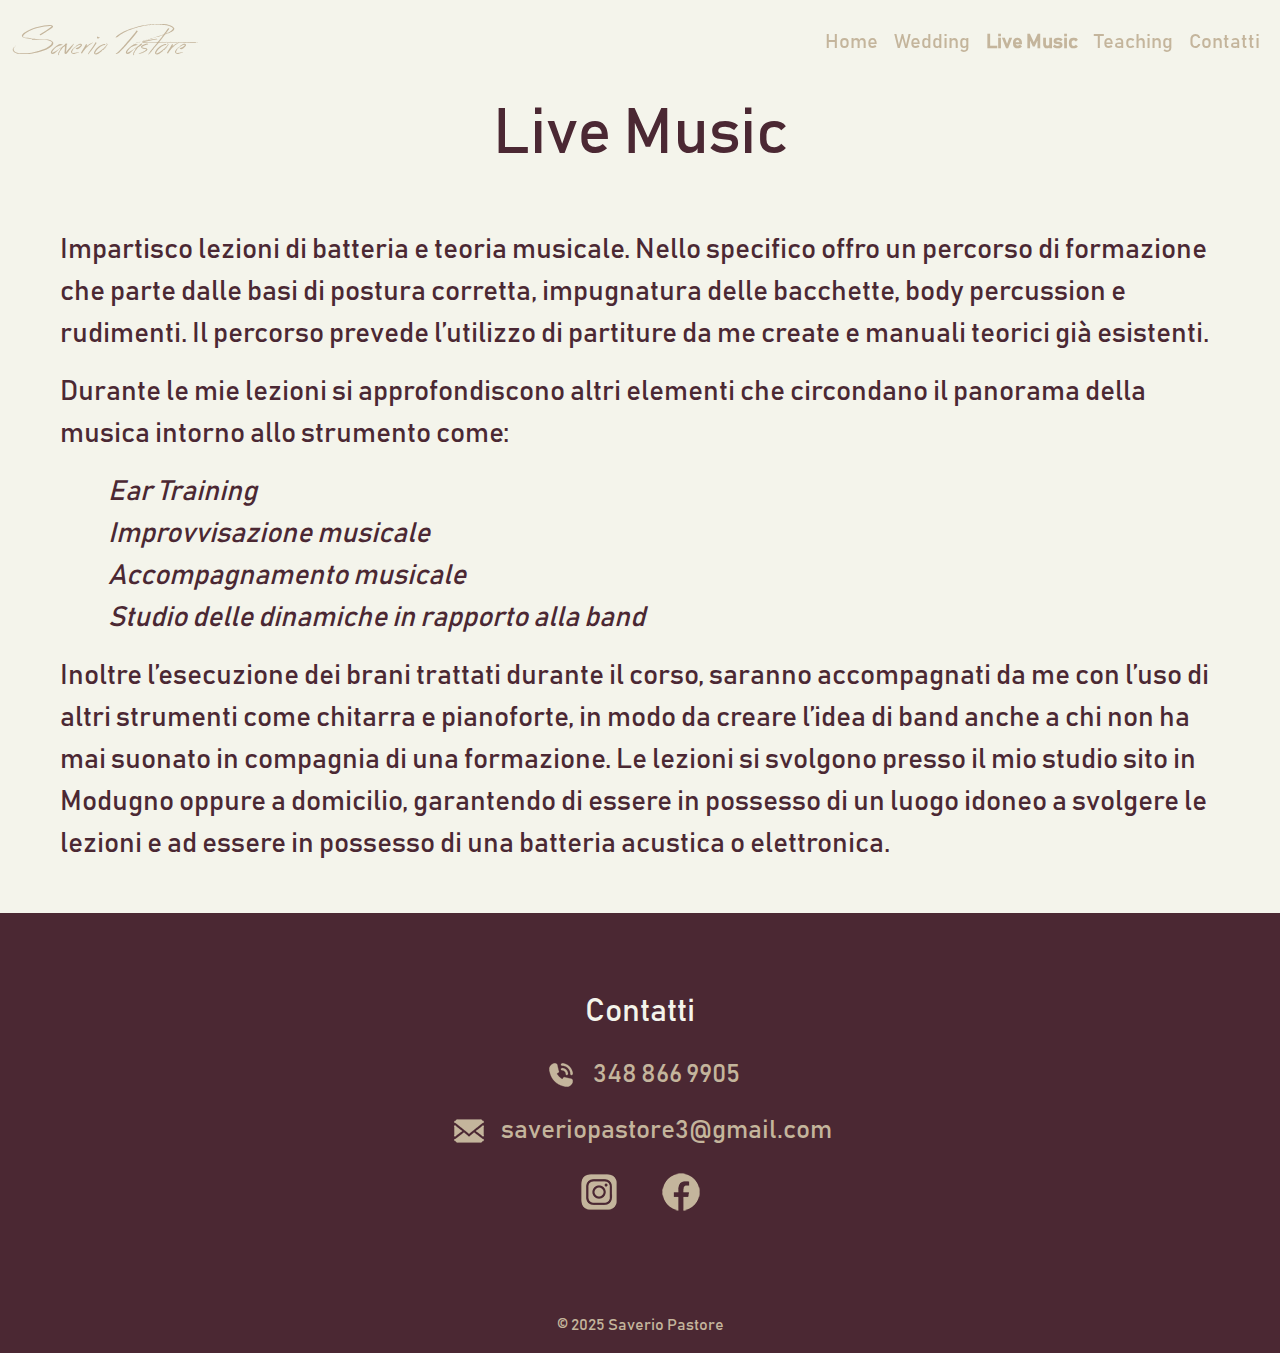
==== live_music.html @ 18c3b507 "aggiunte tutte le pagine e migliorata la navbar" ====
<!DOCTYPE html>
<html lang="it">
  <head>
    <meta charset="utf-8" />
    <meta name="viewport" content="width=device-width, initial-scale=1" />
    <title>Saverio Pastore</title>
    <!-- BOOTSTRAP CSS -->
    <link
      href="https://cdn.jsdelivr.net/npm/bootstrap@5.3.3/dist/css/bootstrap.min.css"
      rel="stylesheet"
      integrity="sha384-QWTKZyjpPEjISv5WaRU9OFeRpok6YctnYmDr5pNlyT2bRjXh0JMhjY6hW+ALEwIH"
      crossorigin="anonymous"
    />
    <!-- AOS CSS -->
    <link href="https://unpkg.com/aos@2.3.1/dist/aos.css" rel="stylesheet" />
    <!-- MY CSS -->
    <link rel="stylesheet" href="style.css" />
  </head>
  <body>
    <!-- NAVBAR -->
    <nav
      class="navbar navbar-expand-lg fixed-top transition nav-section-custom-2 mobile-opacity-2"
      id="navbar"
      data-bs-theme="dark"
    >
      <div class="container-fluid">
        <a
          class="navbar-brand title nav-section-custom-2 transition-short fs-1 p-0 mt-2"
          id="title"
          href="./index.html"
          >Saverio Pastore</a
        >
        <button
          class="navbar-toggler"
          type="button"
          data-bs-toggle="collapse"
          data-bs-target="#navbarSupportedContent"
          aria-controls="navbarSupportedContent"
          aria-expanded="false"
          aria-label="Toggle navigation"
        >
          <span class="navbar-toggler-icon" id="hamburger"></span>
        </button>
        <div class="collapse navbar-collapse" id="navbarSupportedContent">
          <ul class="navbar-nav ms-auto mb-2 mb-lg-0 fs-5 text-end">
            <li class="nav-item">
              <a
                class="nav-link nav-section-custom-2 transition-short"
                aria-current="page"
                href="./index.html"
                id="home"
                >Home</a
              >
            </li>
            <li class="nav-item">
              <a class="nav-link nav-section-custom-2 transition-short" href="./wedding.html" id="wedding">Wedding</a>
            </li>
            <li class="nav-item">
              <a class="nav-link nav-section-custom-2 transition-short active-custom" href="#" id="liveMusic">Live Music</a>
            </li>
            <li class="nav-item">
              <a class="nav-link nav-section-custom-2 transition-short" href="./teaching.html" id="teaching">Teaching</a>
            </li>
            <li class="nav-item">
              <a class="nav-link nav-section-custom-2 transition-short" href="#contatti_" id="contatti">Contatti</a>
            </li>
          </ul>
        </div>
      </div>
    </nav>
    <!-- FINE NAVBAR -->

    <main>
      <!-- LIVE MUSIC -->
      <section class="container-fluid section-white-custom padding-top">
        <h1 class="text-center section-title">Live Music</h1>
        <p class="px-5 pt-5 section-paragraph">Impartisco lezioni di <strong class="fw-normal">batteria</strong> e teoria musicale.
                Nello specifico offro un percorso di formazione che parte dalle basi di postura corretta, impugnatura delle bacchette, body percussion e rudimenti.
                Il percorso prevede l’utilizzo di partiture da me create e manuali teorici già esistenti.</p>
        <p class="px-5 section-paragraph">Durante le mie lezioni si approfondiscono altri elementi che circondano il panorama della musica intorno allo strumento come:</p>
        <ul class="list-custom px-5 ms-lg-5 section-paragraph">
          <li><em>Ear Training</em></li>
          <li><em>Improvvisazione musicale</em></li>
          <li><em>Accompagnamento musicale</em></li>
          <li><em>Studio delle dinamiche in rapporto alla band</em></li>
        </ul>
        <p class="px-5 pb-5 section-paragraph">Inoltre l’esecuzione dei brani trattati durante il corso, saranno accompagnati da me con l’uso di altri strumenti come chitarra e pianoforte, in modo da creare l’idea di band anche a chi non ha mai suonato in compagnia di una formazione.
                Le lezioni si svolgono presso il mio studio sito in Modugno oppure a domicilio, garantendo di essere in possesso di un luogo idoneo a svolgere le lezioni e ad essere in possesso di una batteria acustica o elettronica.</p>
      </section>
      <!-- FINE TEACHING -->
    </main>

    <!-- FOOTER -->
    <footer class="container-fluid">
        <div class="row p-5 text-md-center justify-content-evenly"  id="contatti_">
          <h3 class="title-footer p-3 fs-2">Contatti</h3>
          <p class="p-contatti-footer">
            <img
              src="./media/phone.png"
              alt="logo telefono"
              class="logo-footer"
            />
            <a href="tel:3488669905" class="contatti-footer transition-short ms-2"
              >348 866 9905</a
            >
          </p>
          <p class="p-contatti-footer">
            <img src="./media/mail.png" alt="logo mail" class="logo-footer" />
            <a
              href="mailto:saveriopastore3@gmail.com"
              class="contatti-footer transition-short ms-2"
              >saveriopastore3@gmail.com</a
            >
          </p>
          <div class="col-12 d-flex justify-content-center">
            <a
              href="https://www.instagram.com/saveriopastore_?igsh=NGF2MHB6b3NyZGtm"
              target="_blank"
              ><img
                src="./media/instagram.png"
                alt="logo instagram"
                class="logo-social transition-short px-3"
            /></a>
            <a href="https://www.facebook.com/share/15gto9cTBA/" target="_blank"
              ><img
                src="./media/facebook.png"
                alt="logo facebook"
                class="logo-social transition-short px-3"
            /></a>
          </div>
        </div>
  
        <div class="row text-center mt-5">
          <p class="copyright-color">© 2025 Saverio Pastore</p>
        </div>
      </footer>
      <!-- FINE FOOTER -->
      
          <!-- BOOTSTRAP JS -->
          <script
            src="https://cdn.jsdelivr.net/npm/bootstrap@5.3.3/dist/js/bootstrap.bundle.min.js"
            integrity="sha384-YvpcrYf0tY3lHB60NNkmXc5s9fDVZLESaAA55NDzOxhy9GkcIdslK1eN7N6jIeHz"
            crossorigin="anonymous"
          ></script>
          <!-- AOS JS -->
          <script src="https://unpkg.com/aos@2.3.1/dist/aos.js"></script>
          <script>
            AOS.init();
          </script>
          <!-- MY JS -->
          <script src="main.js"></script>
        </body>
      </html>      
  </body>
</html>
---- style.css ----
:root {
  --color-primary: #4b2833;
  --color-primary-transparent: #4b2833c0;
  --color-primary-transparent2: #4b283323;
  --color-secondary: #f4f4eb;
  --color-accent: #c4b59c;
  --color-accent-transparent: #c4b59cc0;
}

@font-face {
  font-family: "Across the Road";
  src: url("assets/fonts/Across_the_Road.woff2") format("woff2");
  font-weight: normal;
  font-style: normal;
}

@font-face {
  font-family: "Bahnschrift";
  src: url("assets/fonts/Bahnschrift.woff2") format("woff2");
  font-weight: normal;
  font-style: normal;
}

* {
  font-family: "Bahnschrift", sans-serif;
}

body {
  background-color: var(--color-primary);
  color: var(--color-secondary);
}

.transition {
  transition: 1.5s;
}

.transition-short {
  transition: 0.5s;
}

/* NAVBAR */
.nav-scrolled {
  margin: 5vh 10vw;
  border: 2px solid var(--color-accent);
  border-radius: 20px;
  backdrop-filter: blur(7px);
  background-color: var(--color-primary-transparent);
}

.nav-scrolled-2 {
  margin: 5vh 10vw;
  border: 2px solid var(--color-accent);
  border-radius: 20px;
  backdrop-filter: blur(7px);
  background-color: var(--color-primary-transparent2);
}

.title {
  font-family: "Across the Road";
  color: var(--color-accent);
  transition: color 0.5s ease-in-out;
}

.title-home:hover {
  color: var(--color-secondary);
  transition: color 0.5s ease-in-out;
}

.hidden-visibility {
  opacity: 0;
  visibility: hidden;
  transition: opacity 0.5s ease-in-out, visibility 0s linear 0.5s;
}

.visible-visibility {
  opacity: 1;
  visibility: visible;
  transition: opacity 0.5s ease-in-out;
}

.nav-item-color {
  color: var(--color-accent) !important;
}

.active-custom {
  font-weight: bold;
}

.nav-item-color:hover {
  color: var(--color-secondary) !important;
}

.nav-section-custom {
  color: var(--color-primary);
}

.nav-section-custom-2 {
  color: var(--color-accent);
}

.nav-section-custom:hover {
  color: var(--color-accent);
}

.nav-section-custom-2:visited {
  color: var(--color-primary);
}

.nav-section-custom-2:hover {
  color: var(--color-accent);
}

/* HEADER */
.title-header {
  font-family: "Across the Road";
  color: var(--color-accent);
  font-size: 12.5rem;
}

.logo-custom {
  width: 9rem;
}

.scale-transition:hover {
  transform: scale(0.9);
}

.contatti-colore {
  color: var(--color-accent);
}

.title-logo {
  color: var(--color-accent);
}

/* CV */
.section-white-custom {
  background-color: var(--color-secondary);
  color: var(--color-primary);
  min-height: 100vh;
}

.section-title {
  font-size: 4rem;
  text-align: center;
}

.section-paragraph {
  font-size: 1.75rem;
}

/* TEACHING */
.padding-top {
  padding-top: 6rem;
}

.list-custom {
  list-style: none;
}

/* FOOTER */
.title-footer {
  color: var(--color-secondary);
}
.contatti-footer {
  text-decoration: none;
  color: var(--color-accent);
}

.contatti-footer:hover {
  text-decoration: none;
  color: var(--color-secondary);
}

.p-contatti-footer {
  font-size: 1.6rem;
}

.logo-social:hover {
  transform: scale(0.9);
}

.copyright-color {
  color: var(--color-accent);
}

@media screen and (max-width: 992px) {
  /* NAVBAR */
  .nav-scrolled {
    margin: 0vh 0vw;
    border: 0px solid var(--color-accent);
    border-radius: 0px;
    backdrop-filter: blur(7px);
    background-color: var(--color-primary-transparent);
  }

  .mobile-opacity {
    backdrop-filter: blur(7px);
    background-color: var(--color-primary-transparent);
  }

  .mobile-opacity-2 {
    backdrop-filter: blur(7px);
    background-color: var(--color-primary-transparent2);
  }

  /* HEADER */
  .title-header {
    font-size: 3rem;
  }

  .logo-custom {
    width: 3rem;
  }

  .title-logo {
    font-size: 9px;
    width: 100px;
  }

  /* CV */
  .section-title {
    font-size: 1.6rem;
    text-align: start;
  }

  .section-paragraph {
    font-size: 1rem;
  }

  /* FOOTER */
  .logo-footer {
    width: 30px;
  }

  .p-contatti-footer {
    font-size: 1rem;
  }
}
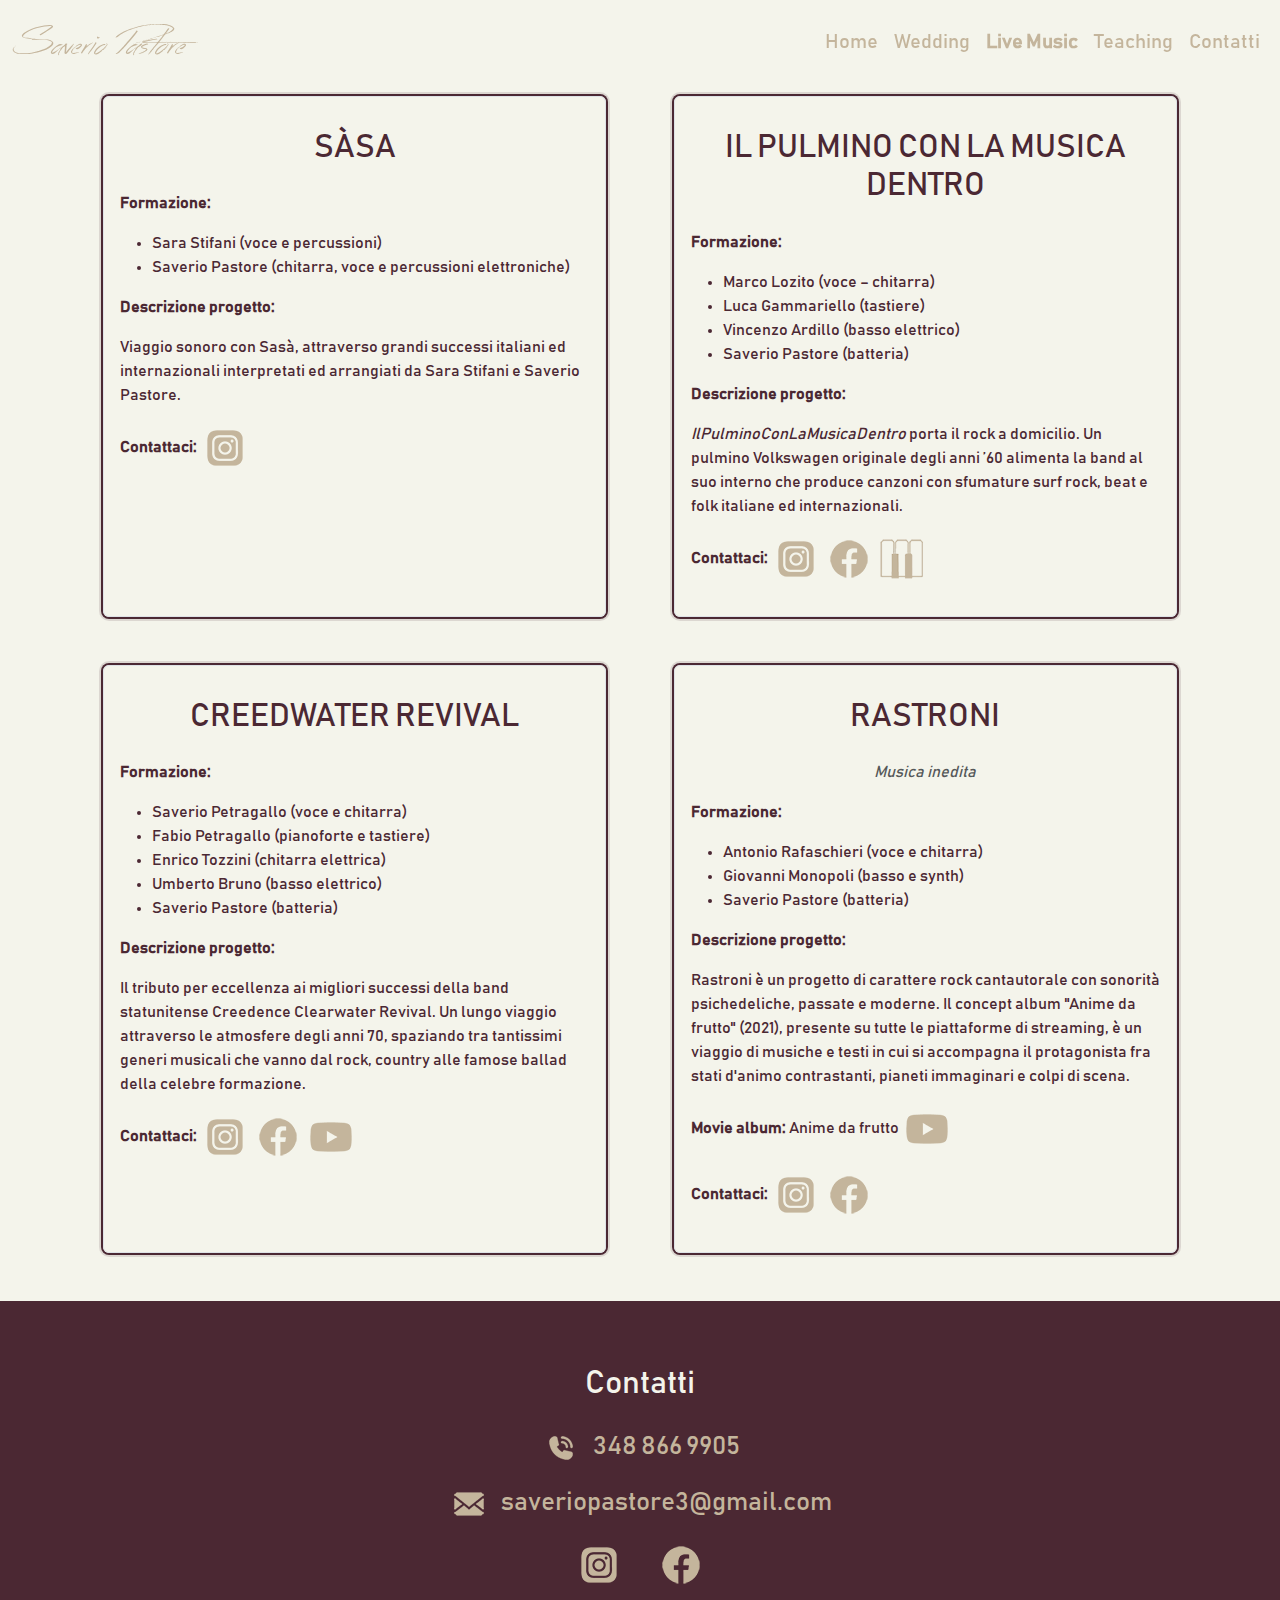
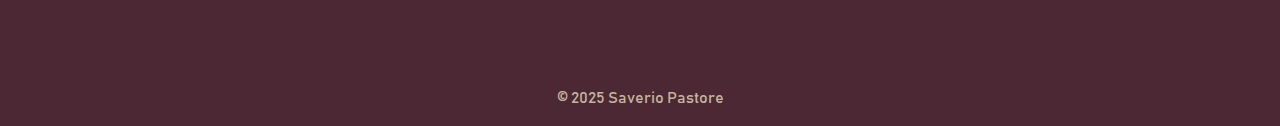
==== commit aba75da5: "modifiche effettuate col cliente" ====
--- a/live_music.html
+++ b/live_music.html
@@ -21,7 +21,6 @@
     <nav
       class="navbar navbar-expand-lg fixed-top transition nav-section-custom-2 mobile-opacity-2"
       id="navbar"
-      data-bs-theme="dark"
     >
       <div class="container-fluid">
         <a
@@ -72,26 +71,122 @@
 
     <main>
       <!-- LIVE MUSIC -->
-      <section class="container-fluid section-white-custom padding-top">
-        <h1 class="text-center section-title">Live Music</h1>
-        <p class="px-5 pt-5 section-paragraph">Impartisco lezioni di <strong class="fw-normal">batteria</strong> e teoria musicale.
-                Nello specifico offro un percorso di formazione che parte dalle basi di postura corretta, impugnatura delle bacchette, body percussion e rudimenti.
-                Il percorso prevede l’utilizzo di partiture da me create e manuali teorici già esistenti.</p>
-        <p class="px-5 section-paragraph">Durante le mie lezioni si approfondiscono altri elementi che circondano il panorama della musica intorno allo strumento come:</p>
-        <ul class="list-custom px-5 ms-lg-5 section-paragraph">
-          <li><em>Ear Training</em></li>
-          <li><em>Improvvisazione musicale</em></li>
-          <li><em>Accompagnamento musicale</em></li>
-          <li><em>Studio delle dinamiche in rapporto alla band</em></li>
-        </ul>
-        <p class="px-5 pb-5 section-paragraph">Inoltre l’esecuzione dei brani trattati durante il corso, saranno accompagnati da me con l’uso di altri strumenti come chitarra e pianoforte, in modo da creare l’idea di band anche a chi non ha mai suonato in compagnia di una formazione.
-                Le lezioni si svolgono presso il mio studio sito in Modugno oppure a domicilio, garantendo di essere in possesso di un luogo idoneo a svolgere le lezioni e ad essere in possesso di una batteria acustica o elettronica.</p>
+      <section class="container-fluid section-white-custom padding-top p-5 bg-2">
+
+        <div class="row justify-content-evenly">
+          <div class="col-12 col-md-5 mt-5 border rounded shadow-custom p-3">
+            <h2 class="py-3 text-center">SÀSA</h2>
+            <p class="fw-bold">Formazione:</p>
+            <ul>
+              <li>Sara Stifani (voce e percussioni)</li>
+              <li>Saverio Pastore (chitarra, voce e percussioni elettroniche)</li>
+            </ul>
+    
+    
+            <p class="fw-bold">Descrizione progetto:</p>
+            <p>Viaggio sonoro con Sasà, attraverso grandi successi italiani ed internazionali interpretati ed arrangiati da Sara Stifani e Saverio Pastore.</p>
+            <p class="fw-bold">Contattaci: <a href="https://www.instagram.com/eventi_sasa/"><img src="./media/instagram.png" alt=""></a></p>
+          </div>
+  
+          <div  class="col-12 col-md-5 mt-5 border rounded shadow-custom p-3">
+           
+            <h2 class="py-3 text-center">IL PULMINO CON LA MUSICA DENTRO</h2>
+            <p class="fw-bold">Formazione:</p>
+            <ul>
+              <li>Marco Lozito (voce – chitarra)</li>
+              <li>Luca Gammariello (tastiere)</li>
+              <li>Vincenzo Ardillo (basso elettrico)</li>
+              <li>Saverio Pastore (batteria)</li>
+            </ul>
+    
+            <p class="fw-bold">Descrizione progetto:</p>
+            <p><span class="fst-italic">IlPulminoConLaMusicaDentro</span> porta il rock a domicilio. Un pulmino Volkswagen originale degli anni ’60 alimenta la band al suo interno che produce canzoni con sfumature surf rock, beat e folk italiane ed internazionali.</p>
+            <p class="fw-bold">
+              Contattaci: 
+              <a href="https://www.instagram.com/eventi_sasa/" class="text-decoration-none">
+                <img src="./media/instagram.png" alt="">
+              </a>
+              <a href="https://www.facebook.com/Il-Pulmino-Con-La-Musica-Dentro-1755233244579751/"  class="text-decoration-none">
+                <img src="./media/facebook.png" alt="">
+              </a>
+              <a href="https://www.musiqua.it/band/il-pulmino-con-la-musica-dentro-8537" class="text-decoration-none">
+                <img src="./media/musiqua.png" alt="">
+              </a>
+            </p>
+          </div>
+  
+          <div  class="col-12 col-md-5 mt-5 border rounded shadow-custom p-3">
+           
+            <h2 class="py-3 text-center">CREEDWATER REVIVAL</h2>
+            <p class="fw-bold">Formazione:</p>
+            <ul>
+              <li>Saverio Petragallo (voce e chitarra)</li>
+              <li>Fabio Petragallo (pianoforte e tastiere)</li>
+              <li>Enrico Tozzini (chitarra elettrica)</li>
+              <li>Umberto Bruno (basso elettrico)</li>
+              <li>Saverio Pastore (batteria)</li>
+            </ul>
+    
+            <p class="fw-bold">Descrizione progetto:</p>
+            <p>Il tributo per eccellenza ai migliori successi della band statunitense Creedence Clearwater Revival. Un lungo viaggio attraverso le atmosfere degli anni 70, spaziando tra tantissimi generi musicali che vanno dal rock, country alle famose ballad della celebre formazione.</p>
+            <p class="fw-bold">
+              Contattaci: 
+              <a href="https://www.instagram.com/creedwater_ccr_tribute/" class="text-decoration-none">
+                <img src="./media/instagram.png" alt="">
+              </a>
+              <a href="https://www.facebook.com/creedwater"  class="text-decoration-none">
+                <img src="./media/facebook.png" alt="">
+              </a>
+              <a href="https://www.youtube.com/watch?v=I2hYOklZsxY" class="text-decoration-none">
+                <img src="./media/youtube.png" alt="">
+              </a>
+            </p>
+          </div>
+  
+          <div  class="col-12 col-md-5 mt-5 border rounded shadow-custom p-3">
+           
+            <h2 class="py-3 text-center">RASTRONI</h2>
+            <p class="text-muted fst-italic text-center">Musica inedita</p>
+            <p class="fw-bold">Formazione:</p>
+            <ul>
+              <li>Antonio Rafaschieri (voce e chitarra)</li>
+              <li>Giovanni Monopoli (basso e synth)</li>
+              <li>Saverio Pastore (batteria)</li>
+            </ul>
+    
+            <p class="fw-bold">Descrizione progetto:</p>
+            <p>Rastroni è un progetto di carattere rock cantautorale con sonorità psichedeliche, passate e moderne. Il concept album "Anime da frutto" (2021), presente su tutte le piattaforme di streaming, è un viaggio di musiche e testi in cui si accompagna il protagonista fra stati d'animo contrastanti, pianeti immaginari e colpi di scena.</p>
+            <p class="fw-bold">
+              Movie album: <span class="fw-normal">Anime da frutto</span>
+              <a href="https://youtu.be/j48Y5cMAwQk?si=qJCjJI-zjoODrz6" class="text-decoration-none">
+                <img src="./media/youtube.png" alt="">
+              </a>
+            </p>
+            <p class="fw-bold">
+              Contattaci: 
+              <a href="https://www.instagram.com/_rastroni/" class="text-decoration-none">
+                <img src="./media/instagram.png" alt="">
+              </a>
+              <a href="https://www.facebook.com/share/168UsAiNtj/"  class="text-decoration-none">
+                <img src="./media/facebook.png" alt="">
+              </a>
+            </p>
+          </div>
+        </div>
+
+        
+
+        
+
+
+        
       </section>
-      <!-- FINE TEACHING -->
+      
+      <!-- FINE LIVE MUSIC -->
     </main>
 
     <!-- FOOTER -->
-    <footer class="container-fluid">
+    <footer class="container-fluid bg-1">
         <div class="row p-5 text-md-center justify-content-evenly"  id="contatti_">
           <h3 class="title-footer p-3 fs-2">Contatti</h3>
           <p class="p-contatti-footer">
--- a/style.css
+++ b/style.css
@@ -26,8 +26,32 @@
 }
 
 body {
+  background-color: var(--color-secondary);
+  color: var(--color-secondary);
+}
+
+.bg-1 {
   background-color: var(--color-primary);
-  color: var(--color-secondary);
+}
+
+.bg-2 {
+  background-color: var(--color-secondary);
+}
+
+.bg-3 {
+  background-color: var(--color-accent);
+}
+
+.text-color-1 {
+  color: var(--color-primary);
+}
+
+.text-color-2 {
+  color: var(--color-secondary);
+}
+
+.text-color-3 {
+  color: var(--color-accent);
 }
 
 .transition {
@@ -114,11 +138,11 @@
 .title-header {
   font-family: "Across the Road";
   color: var(--color-accent);
-  font-size: 12.5rem;
+  font-size: 8rem;
 }
 
 .logo-custom {
-  width: 9rem;
+  width: 7rem;
 }
 
 .scale-transition:hover {
@@ -131,6 +155,7 @@
 
 .title-logo {
   color: var(--color-accent);
+  font-size: 1rem;
 }
 
 /* CV */
@@ -149,6 +174,11 @@
   font-size: 1.75rem;
 }
 
+/* WEDDING */
+.marks-video {
+  width: 80%;
+}
+
 /* TEACHING */
 .padding-top {
   padding-top: 6rem;
@@ -156,6 +186,11 @@
 
 .list-custom {
   list-style: none;
+}
+
+/* LIVE MUSIC */
+.shadow-custom {
+  box-shadow: 0px 0px 0px 2px, var(--color-primary-transparent2) 0px 0px 0px 4px;
 }
 
 /* FOOTER */
@@ -206,15 +241,15 @@
 
   /* HEADER */
   .title-header {
-    font-size: 3rem;
+    font-size: 4rem;
   }
 
   .logo-custom {
-    width: 3rem;
+    width: 7rem;
   }
 
   .title-logo {
-    font-size: 9px;
+    font-size: 1.2rem;
     width: 100px;
   }
 
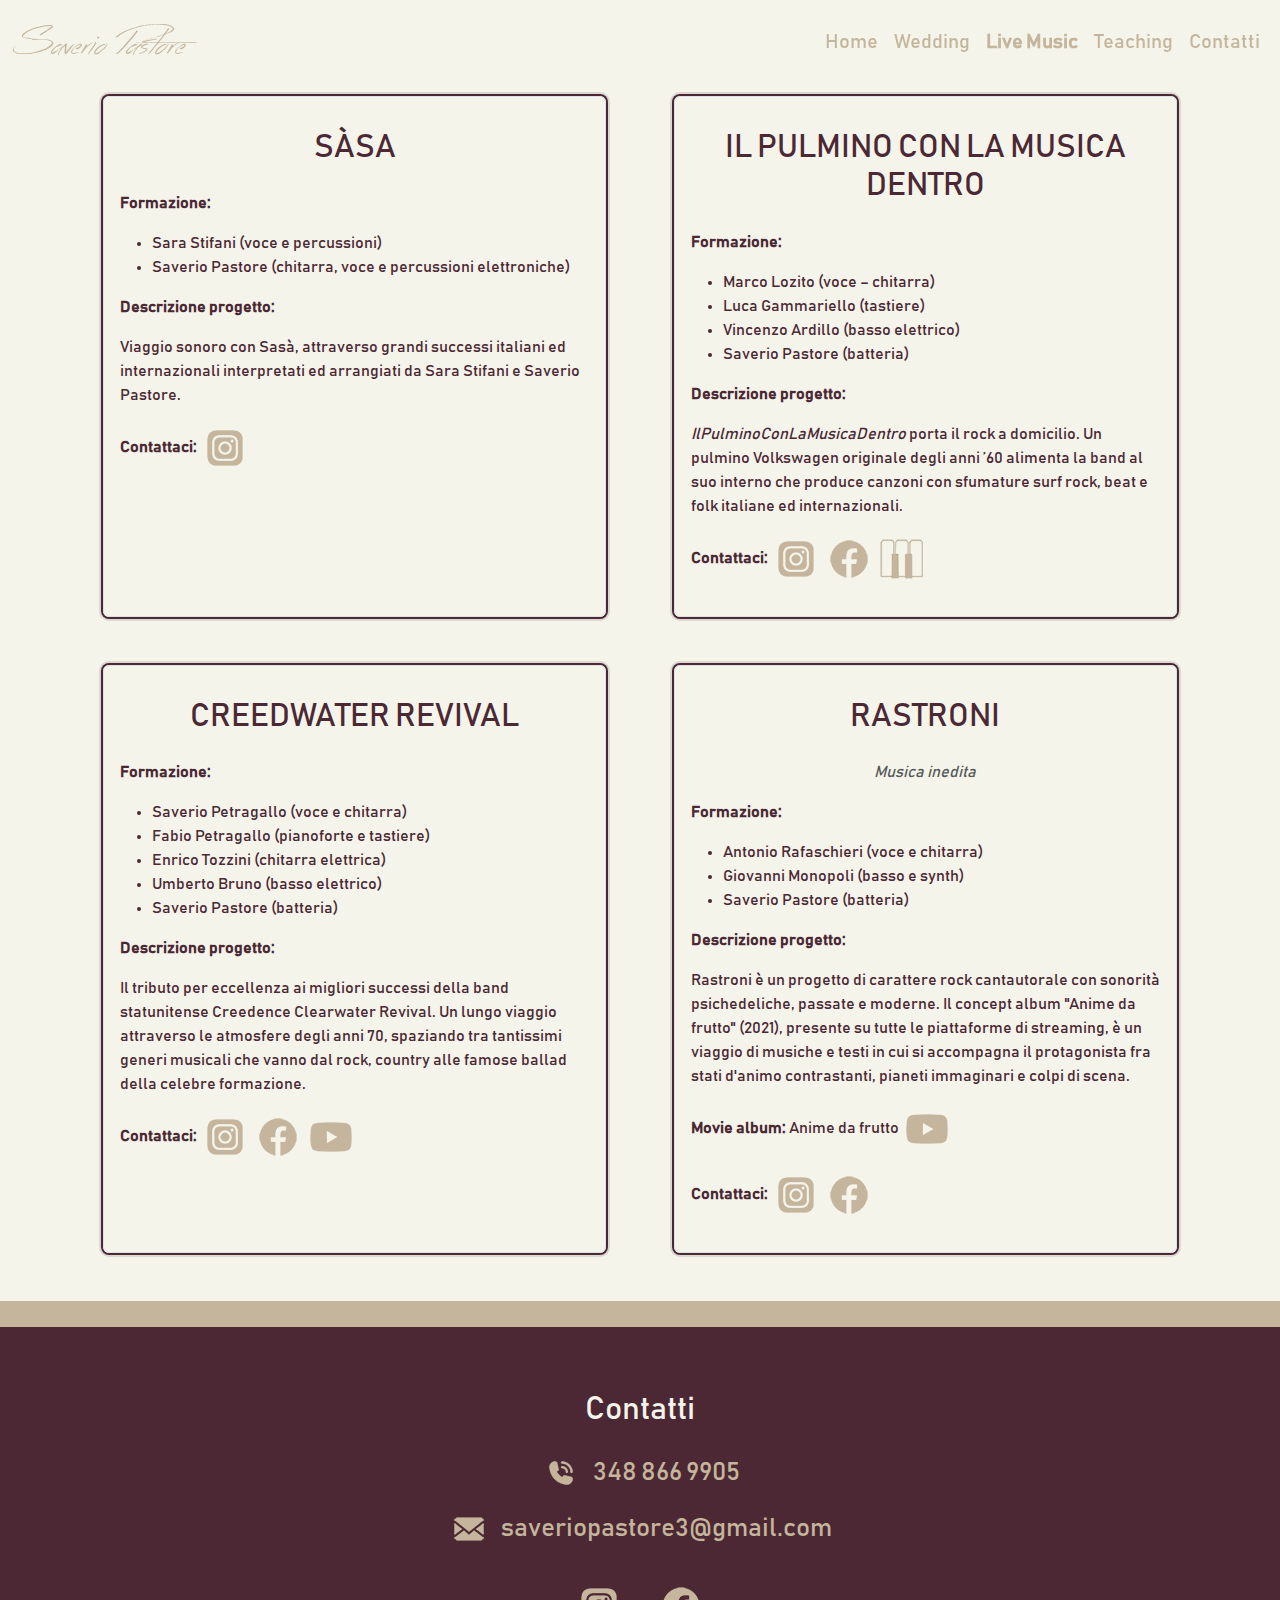
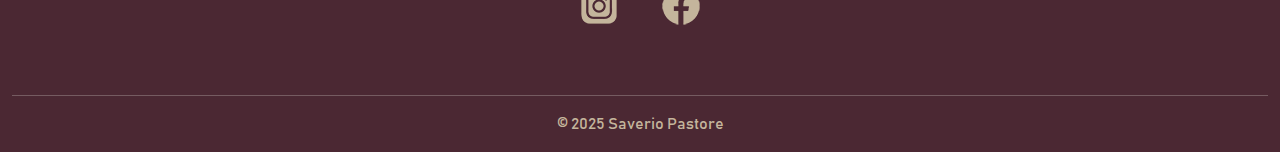
==== commit 72552e09: "finalizzata homepage e sistemato footer" ====
--- a/live_music.html
+++ b/live_music.html
@@ -185,51 +185,52 @@
       <!-- FINE LIVE MUSIC -->
     </main>
 
-    <!-- FOOTER -->
-    <footer class="container-fluid bg-1">
-        <div class="row p-5 text-md-center justify-content-evenly"  id="contatti_">
-          <h3 class="title-footer p-3 fs-2">Contatti</h3>
-          <p class="p-contatti-footer">
-            <img
-              src="./media/phone.png"
-              alt="logo telefono"
-              class="logo-footer"
-            />
-            <a href="tel:3488669905" class="contatti-footer transition-short ms-2"
-              >348 866 9905</a
-            >
-          </p>
-          <p class="p-contatti-footer">
-            <img src="./media/mail.png" alt="logo mail" class="logo-footer" />
-            <a
-              href="mailto:saveriopastore3@gmail.com"
-              class="contatti-footer transition-short ms-2"
-              >saveriopastore3@gmail.com</a
-            >
-          </p>
-          <div class="col-12 d-flex justify-content-center">
-            <a
-              href="https://www.instagram.com/saveriopastore_?igsh=NGF2MHB6b3NyZGtm"
-              target="_blank"
-              ><img
-                src="./media/instagram.png"
-                alt="logo instagram"
-                class="logo-social transition-short px-3"
-            /></a>
-            <a href="https://www.facebook.com/share/15gto9cTBA/" target="_blank"
-              ><img
-                src="./media/facebook.png"
-                alt="logo facebook"
-                class="logo-social transition-short px-3"
-            /></a>
-          </div>
-        </div>
-  
-        <div class="row text-center mt-5">
-          <p class="copyright-color">© 2025 Saverio Pastore</p>
-        </div>
-      </footer>
-      <!-- FINE FOOTER -->
+        <!-- FOOTER -->
+        <div class="bg-3 striscia"></div>
+        <footer class="container-fluid bg-1">
+          <div class="row p-5 text-md-center justify-content-evenly">
+            <h3 class="title-footer p-3 fs-2" id="contatti">Contatti</h3>
+            <p class="p-contatti-footer">
+              <img
+                src="./media/phone.png"
+                alt="logo telefono"
+                class="logo-footer"
+              />
+              <a href="tel:3488669905" class="contatti-footer transition-short ms-2"
+                >348 866 9905</a
+              >
+            </p>
+            <p class="p-contatti-footer">
+              <img src="./media/mail.png" alt="logo mail" class="logo-footer" />
+              <a
+                href="mailto:saveriopastore3@gmail.com"
+                class="contatti-footer transition-short ms-2"
+                >saveriopastore3@gmail.com</a
+              >
+            </p>
+            <div class="col-12 d-flex justify-content-center mt-3">
+              <a
+                href="https://www.instagram.com/saveriopastore_?igsh=NGF2MHB6b3NyZGtm"
+                target="_blank"
+                ><img
+                  src="./media/instagram.png"
+                  alt="logo instagram"
+                  class="logo-social transition-short px-3"
+              /></a>
+              <a href="https://www.facebook.com/share/15gto9cTBA/" target="_blank"
+                ><img
+                  src="./media/facebook.png"
+                  alt="logo facebook"
+                  class="logo-social transition-short px-3"
+              /></a>
+            </div>
+          </div>
+          <hr />
+          <div class="row text-center mt-3">
+            <p class="copyright-color">© 2025 Saverio Pastore</p>
+          </div>
+        </footer>
+        <!-- FINE FOOTER -->
       
           <!-- BOOTSTRAP JS -->
           <script
--- a/style.css
+++ b/style.css
@@ -62,6 +62,10 @@
   transition: 0.5s;
 }
 
+.striscia {
+  height: 1.6rem;
+}
+
 /* NAVBAR */
 .nav-scrolled {
   margin: 5vh 10vw;
@@ -69,6 +73,7 @@
   border-radius: 20px;
   backdrop-filter: blur(7px);
   background-color: var(--color-primary-transparent);
+  max-height: 4.5rem;
 }
 
 .nav-scrolled-2 {
@@ -77,6 +82,7 @@
   border-radius: 20px;
   backdrop-filter: blur(7px);
   background-color: var(--color-primary-transparent2);
+  max-height: 4.5rem;
 }
 
 .title {
@@ -146,7 +152,7 @@
 }
 
 .scale-transition:hover {
-  transform: scale(0.9);
+  transform: scale(1.1);
 }
 
 .contatti-colore {
@@ -166,12 +172,12 @@
 }
 
 .section-title {
-  font-size: 4rem;
+  font-size: 3rem;
   text-align: center;
 }
 
 .section-paragraph {
-  font-size: 1.75rem;
+  font-size: 1.25rem;
 }
 
 /* WEDDING */
@@ -256,7 +262,6 @@
   /* CV */
   .section-title {
     font-size: 1.6rem;
-    text-align: start;
   }
 
   .section-paragraph {
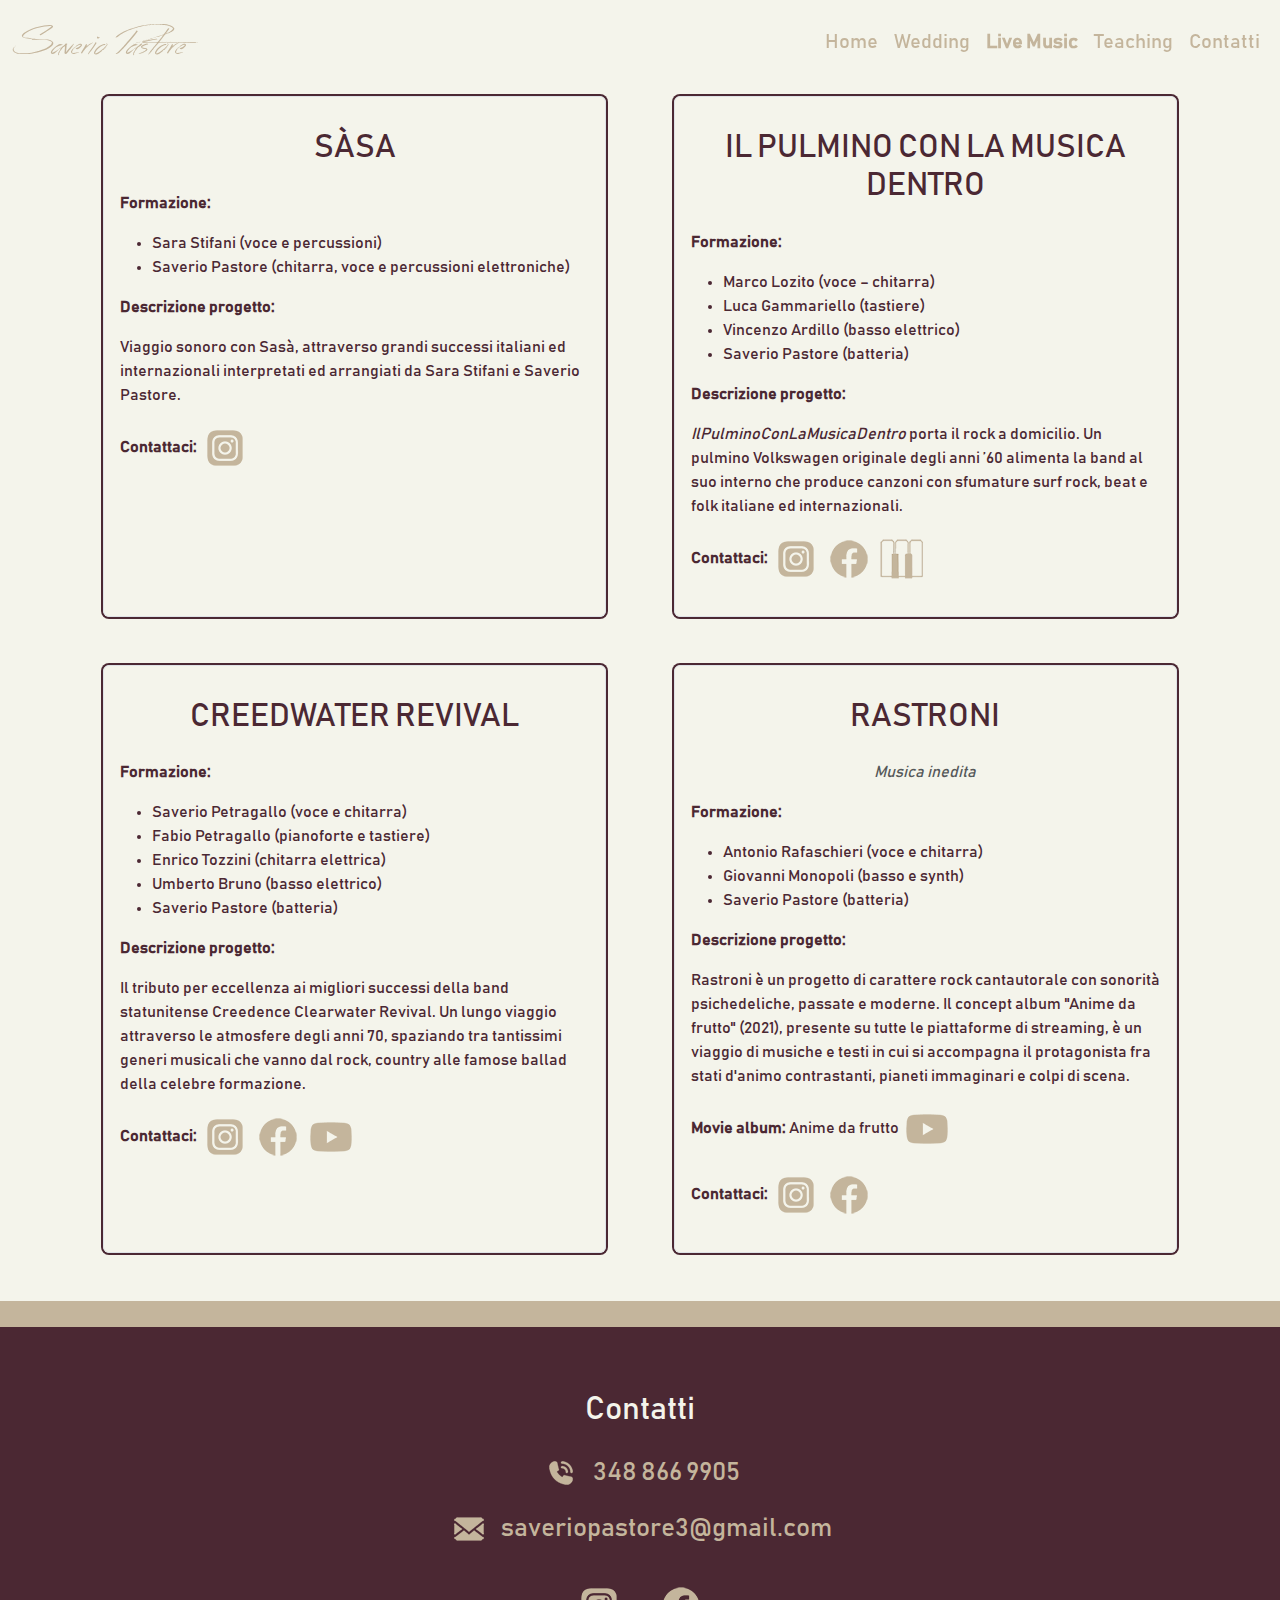
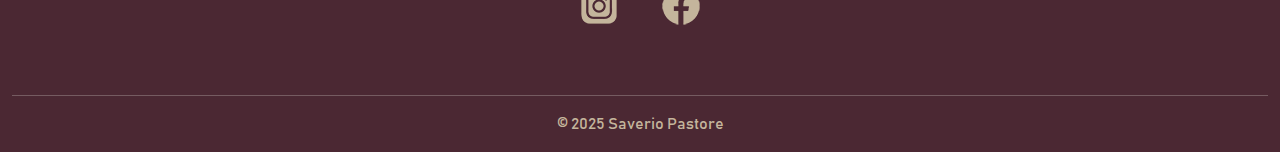
==== commit 37f36b9d: "sistemata sezione wedding" ====
--- a/live_music.html
+++ b/live_music.html
@@ -85,7 +85,7 @@
     
             <p class="fw-bold">Descrizione progetto:</p>
             <p>Viaggio sonoro con Sasà, attraverso grandi successi italiani ed internazionali interpretati ed arrangiati da Sara Stifani e Saverio Pastore.</p>
-            <p class="fw-bold">Contattaci: <a href="https://www.instagram.com/eventi_sasa/"><img src="./media/instagram.png" alt=""></a></p>
+            <p class="fw-bold">Contattaci: <a href="https://www.instagram.com/eventi_sasa/" target="_blank"><img src="./media/instagram.png" alt=""></a></p>
           </div>
   
           <div  class="col-12 col-md-5 mt-5 border rounded shadow-custom p-3">
@@ -103,13 +103,13 @@
             <p><span class="fst-italic">IlPulminoConLaMusicaDentro</span> porta il rock a domicilio. Un pulmino Volkswagen originale degli anni ’60 alimenta la band al suo interno che produce canzoni con sfumature surf rock, beat e folk italiane ed internazionali.</p>
             <p class="fw-bold">
               Contattaci: 
-              <a href="https://www.instagram.com/eventi_sasa/" class="text-decoration-none">
+              <a href="https://www.instagram.com/eventi_sasa/" target="_blank" class="text-decoration-none">
                 <img src="./media/instagram.png" alt="">
               </a>
-              <a href="https://www.facebook.com/Il-Pulmino-Con-La-Musica-Dentro-1755233244579751/"  class="text-decoration-none">
+              <a href="https://www.facebook.com/Il-Pulmino-Con-La-Musica-Dentro-1755233244579751/" target="_blank" class="text-decoration-none">
                 <img src="./media/facebook.png" alt="">
               </a>
-              <a href="https://www.musiqua.it/band/il-pulmino-con-la-musica-dentro-8537" class="text-decoration-none">
+              <a href="https://www.musiqua.it/band/il-pulmino-con-la-musica-dentro-8537" target="_blank" class="text-decoration-none">
                 <img src="./media/musiqua.png" alt="">
               </a>
             </p>
@@ -131,13 +131,13 @@
             <p>Il tributo per eccellenza ai migliori successi della band statunitense Creedence Clearwater Revival. Un lungo viaggio attraverso le atmosfere degli anni 70, spaziando tra tantissimi generi musicali che vanno dal rock, country alle famose ballad della celebre formazione.</p>
             <p class="fw-bold">
               Contattaci: 
-              <a href="https://www.instagram.com/creedwater_ccr_tribute/" class="text-decoration-none">
+              <a href="https://www.instagram.com/creedwater_ccr_tribute/" target="_blank" class="text-decoration-none">
                 <img src="./media/instagram.png" alt="">
               </a>
-              <a href="https://www.facebook.com/creedwater"  class="text-decoration-none">
+              <a href="https://www.facebook.com/creedwater" target="_blank" class="text-decoration-none">
                 <img src="./media/facebook.png" alt="">
               </a>
-              <a href="https://www.youtube.com/watch?v=I2hYOklZsxY" class="text-decoration-none">
+              <a href="https://www.youtube.com/watch?v=I2hYOklZsxY" target="_blank" class="text-decoration-none">
                 <img src="./media/youtube.png" alt="">
               </a>
             </p>
@@ -158,27 +158,21 @@
             <p>Rastroni è un progetto di carattere rock cantautorale con sonorità psichedeliche, passate e moderne. Il concept album "Anime da frutto" (2021), presente su tutte le piattaforme di streaming, è un viaggio di musiche e testi in cui si accompagna il protagonista fra stati d'animo contrastanti, pianeti immaginari e colpi di scena.</p>
             <p class="fw-bold">
               Movie album: <span class="fw-normal">Anime da frutto</span>
-              <a href="https://youtu.be/j48Y5cMAwQk?si=qJCjJI-zjoODrz6" class="text-decoration-none">
+              <a href="https://youtu.be/j48Y5cMAwQk?si=qJCjJI-zjoODrz6" target="_blank" class="text-decoration-none">
                 <img src="./media/youtube.png" alt="">
               </a>
             </p>
             <p class="fw-bold">
               Contattaci: 
-              <a href="https://www.instagram.com/_rastroni/" class="text-decoration-none">
+              <a href="https://www.instagram.com/_rastroni/" target="_blank" class="text-decoration-none">
                 <img src="./media/instagram.png" alt="">
               </a>
-              <a href="https://www.facebook.com/share/168UsAiNtj/"  class="text-decoration-none">
+              <a href="https://www.facebook.com/share/168UsAiNtj/" target="_blank" class="text-decoration-none">
                 <img src="./media/facebook.png" alt="">
               </a>
             </p>
           </div>
         </div>
-
-        
-
-        
-
-
         
       </section>
       
--- a/style.css
+++ b/style.css
@@ -181,6 +181,10 @@
 }
 
 /* WEDDING */
+.loghi-marks {
+  width: 10rem;
+}
+
 .marks-video {
   width: 80%;
 }
@@ -196,7 +200,7 @@
 
 /* LIVE MUSIC */
 .shadow-custom {
-  box-shadow: 0px 0px 0px 2px, var(--color-primary-transparent2) 0px 0px 0px 4px;
+  box-shadow: 0px 0px 0px 1px, var(--color-primary) 0px 0px 0px 2px;
 }
 
 /* FOOTER */
@@ -233,6 +237,7 @@
     border-radius: 0px;
     backdrop-filter: blur(7px);
     background-color: var(--color-primary-transparent);
+    max-height: fit-content;
   }
 
   .mobile-opacity {
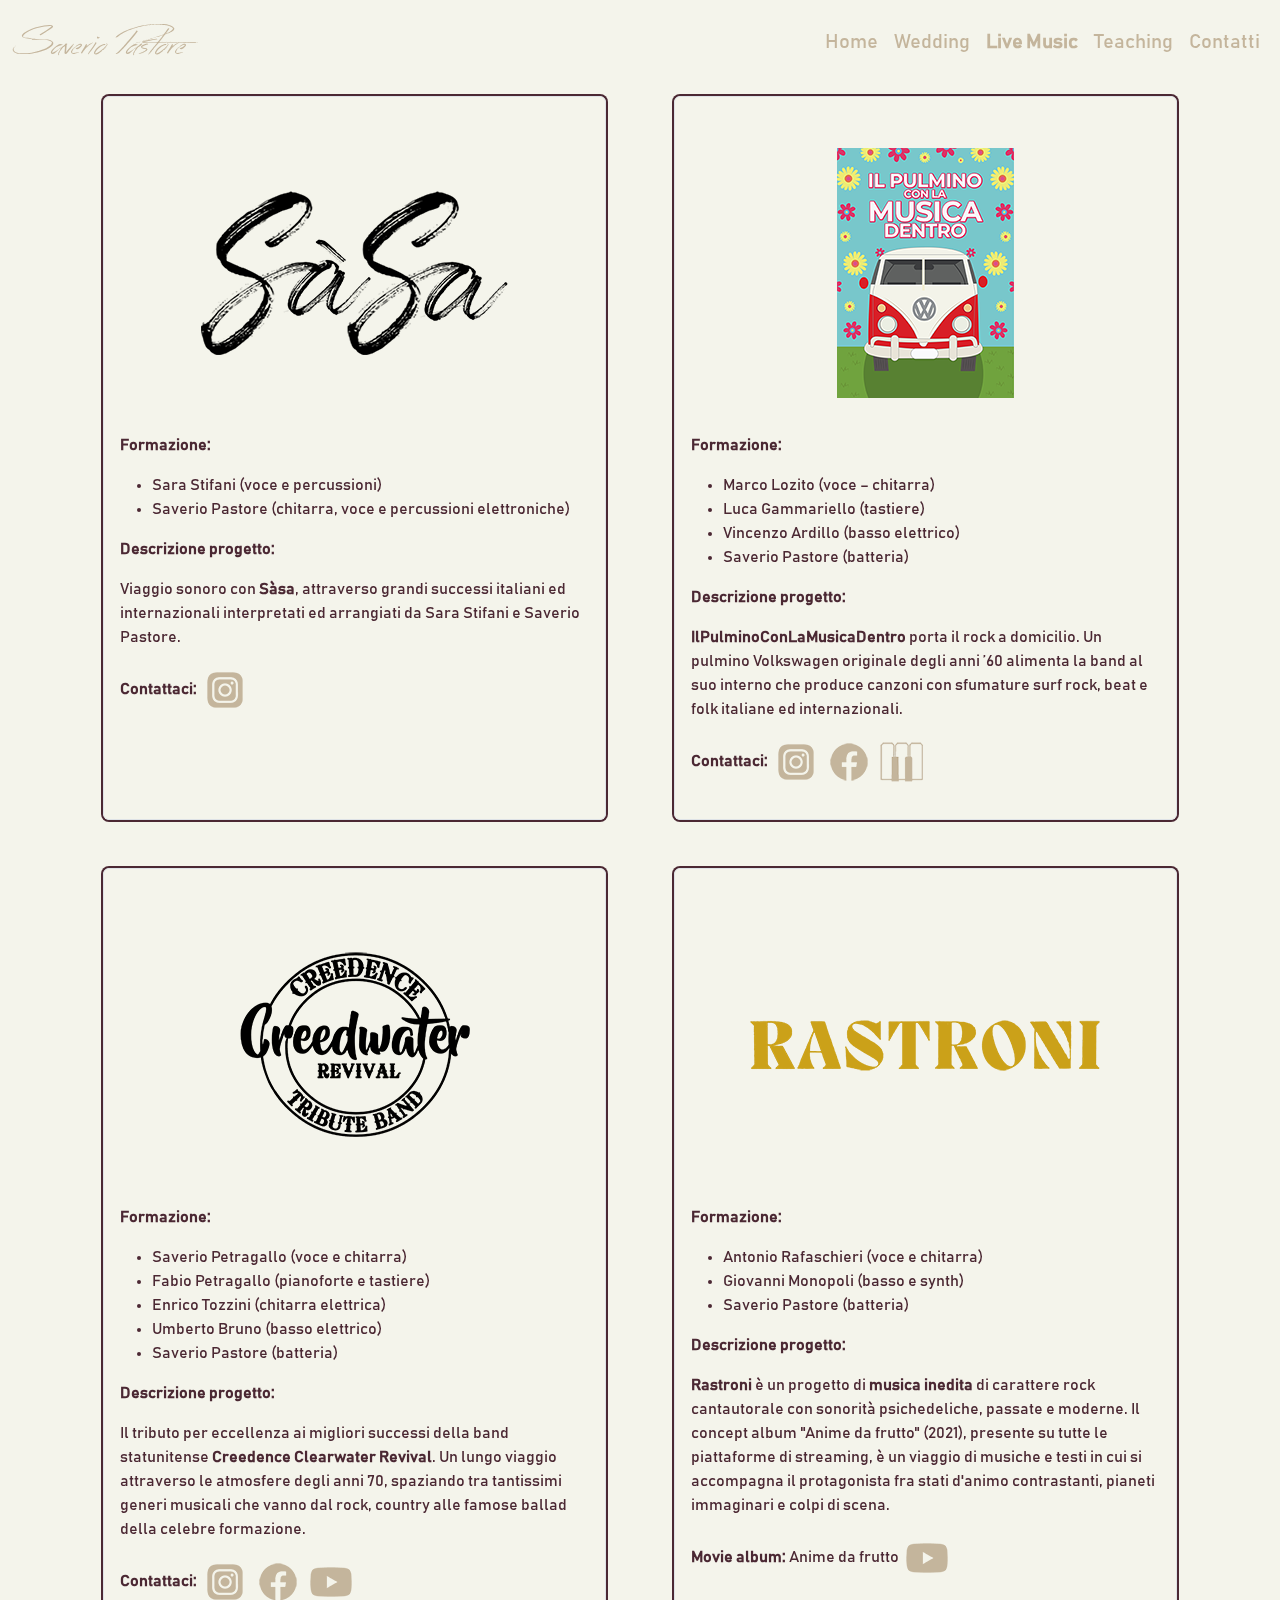
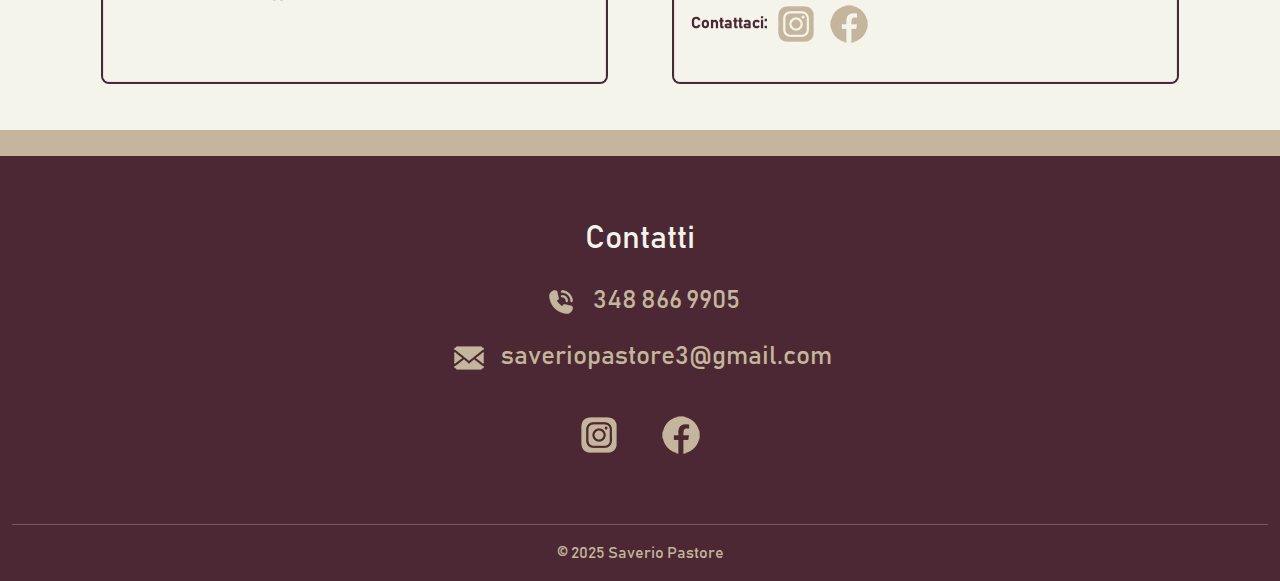
==== commit d65d624b: "sezione live music responsiva" ====
--- a/live_music.html
+++ b/live_music.html
@@ -73,24 +73,28 @@
       <!-- LIVE MUSIC -->
       <section class="container-fluid section-white-custom padding-top p-5 bg-2">
 
-        <div class="row justify-content-evenly">
+        <div class="row justify-content-evenly"
+        data-aos="fade-up"
+        data-aos-duration="3000">
           <div class="col-12 col-md-5 mt-5 border rounded shadow-custom p-3">
-            <h2 class="py-3 text-center">SÀSA</h2>
+            <div class="py-3 text-center img-cont-custom align-content-md-center">
+              <img src="./media/logo_sasa.png" class="img-fluid px-5" alt="">
+            </div>
             <p class="fw-bold">Formazione:</p>
             <ul>
               <li>Sara Stifani (voce e percussioni)</li>
               <li>Saverio Pastore (chitarra, voce e percussioni elettroniche)</li>
             </ul>
-    
-    
-            <p class="fw-bold">Descrizione progetto:</p>
-            <p>Viaggio sonoro con Sasà, attraverso grandi successi italiani ed internazionali interpretati ed arrangiati da Sara Stifani e Saverio Pastore.</p>
+            <p class="fw-bold">Descrizione progetto:</p>
+            <p>Viaggio sonoro con <span class="fw-bold">Sàsa</span>, attraverso grandi successi italiani ed internazionali interpretati ed arrangiati da Sara Stifani e Saverio Pastore.</p>
             <p class="fw-bold">Contattaci: <a href="https://www.instagram.com/eventi_sasa/" target="_blank"><img src="./media/instagram.png" alt=""></a></p>
           </div>
   
           <div  class="col-12 col-md-5 mt-5 border rounded shadow-custom p-3">
            
-            <h2 class="py-3 text-center">IL PULMINO CON LA MUSICA DENTRO</h2>
+            <div class="py-3 text-center img-cont-custom  align-content-md-center">
+              <img src="./media/pulmino2.png" class="img-fluid px-5" alt="">
+            </div>
             <p class="fw-bold">Formazione:</p>
             <ul>
               <li>Marco Lozito (voce – chitarra)</li>
@@ -100,7 +104,7 @@
             </ul>
     
             <p class="fw-bold">Descrizione progetto:</p>
-            <p><span class="fst-italic">IlPulminoConLaMusicaDentro</span> porta il rock a domicilio. Un pulmino Volkswagen originale degli anni ’60 alimenta la band al suo interno che produce canzoni con sfumature surf rock, beat e folk italiane ed internazionali.</p>
+            <p><span class="fw-bold">IlPulminoConLaMusicaDentro</span> porta il rock a domicilio. Un pulmino Volkswagen originale degli anni ’60 alimenta la band al suo interno che produce canzoni con sfumature surf rock, beat e folk italiane ed internazionali.</p>
             <p class="fw-bold">
               Contattaci: 
               <a href="https://www.instagram.com/eventi_sasa/" target="_blank" class="text-decoration-none">
@@ -117,7 +121,7 @@
   
           <div  class="col-12 col-md-5 mt-5 border rounded shadow-custom p-3">
            
-            <h2 class="py-3 text-center">CREEDWATER REVIVAL</h2>
+            <div class="py-3 text-center img-cont-custom  align-content-md-center"><img src="media/creedence.png" alt=""></div>
             <p class="fw-bold">Formazione:</p>
             <ul>
               <li>Saverio Petragallo (voce e chitarra)</li>
@@ -128,7 +132,7 @@
             </ul>
     
             <p class="fw-bold">Descrizione progetto:</p>
-            <p>Il tributo per eccellenza ai migliori successi della band statunitense Creedence Clearwater Revival. Un lungo viaggio attraverso le atmosfere degli anni 70, spaziando tra tantissimi generi musicali che vanno dal rock, country alle famose ballad della celebre formazione.</p>
+            <p>Il tributo per eccellenza ai migliori successi della band statunitense <span class="fw-bold">Creedence Clearwater Revival</span>. Un lungo viaggio attraverso le atmosfere degli anni 70, spaziando tra tantissimi generi musicali che vanno dal rock, country alle famose ballad della celebre formazione.</p>
             <p class="fw-bold">
               Contattaci: 
               <a href="https://www.instagram.com/creedwater_ccr_tribute/" target="_blank" class="text-decoration-none">
@@ -145,8 +149,10 @@
   
           <div  class="col-12 col-md-5 mt-5 border rounded shadow-custom p-3">
            
-            <h2 class="py-3 text-center">RASTRONI</h2>
-            <p class="text-muted fst-italic text-center">Musica inedita</p>
+            <div class="py-3 text-center img-cont-custom  align-content-md-center">
+              <img src="./media/rastroni.png" class="img-fluid" alt="">
+            </div>
+            
             <p class="fw-bold">Formazione:</p>
             <ul>
               <li>Antonio Rafaschieri (voce e chitarra)</li>
@@ -155,7 +161,7 @@
             </ul>
     
             <p class="fw-bold">Descrizione progetto:</p>
-            <p>Rastroni è un progetto di carattere rock cantautorale con sonorità psichedeliche, passate e moderne. Il concept album "Anime da frutto" (2021), presente su tutte le piattaforme di streaming, è un viaggio di musiche e testi in cui si accompagna il protagonista fra stati d'animo contrastanti, pianeti immaginari e colpi di scena.</p>
+            <p><span class="fw-bold">Rastroni</span> è un progetto di <span class="fw-bold">musica inedita</span> di carattere rock cantautorale con sonorità psichedeliche, passate e moderne. Il concept album "Anime da frutto" (2021), presente su tutte le piattaforme di streaming, è un viaggio di musiche e testi in cui si accompagna il protagonista fra stati d'animo contrastanti, pianeti immaginari e colpi di scena.</p>
             <p class="fw-bold">
               Movie album: <span class="fw-normal">Anime da frutto</span>
               <a href="https://youtu.be/j48Y5cMAwQk?si=qJCjJI-zjoODrz6" target="_blank" class="text-decoration-none">
@@ -183,7 +189,7 @@
         <div class="bg-3 striscia"></div>
         <footer class="container-fluid bg-1">
           <div class="row p-5 text-md-center justify-content-evenly">
-            <h3 class="title-footer p-3 fs-2" id="contatti">Contatti</h3>
+            <h3 class="title-footer p-3 fs-2" id="contatti_">Contatti</h3>
             <p class="p-contatti-footer">
               <img
                 src="./media/phone.png"
--- a/style.css
+++ b/style.css
@@ -201,6 +201,10 @@
 /* LIVE MUSIC */
 .shadow-custom {
   box-shadow: 0px 0px 0px 1px, var(--color-primary) 0px 0px 0px 2px;
+}
+
+.img-cont-custom {
+  height: 20rem;
 }
 
 /* FOOTER */
@@ -273,6 +277,11 @@
     font-size: 1rem;
   }
 
+  /* LIVE MUSIC */
+  .img-cont-custom {
+    height: auto;
+  }
+
   /* FOOTER */
   .logo-footer {
     width: 30px;
